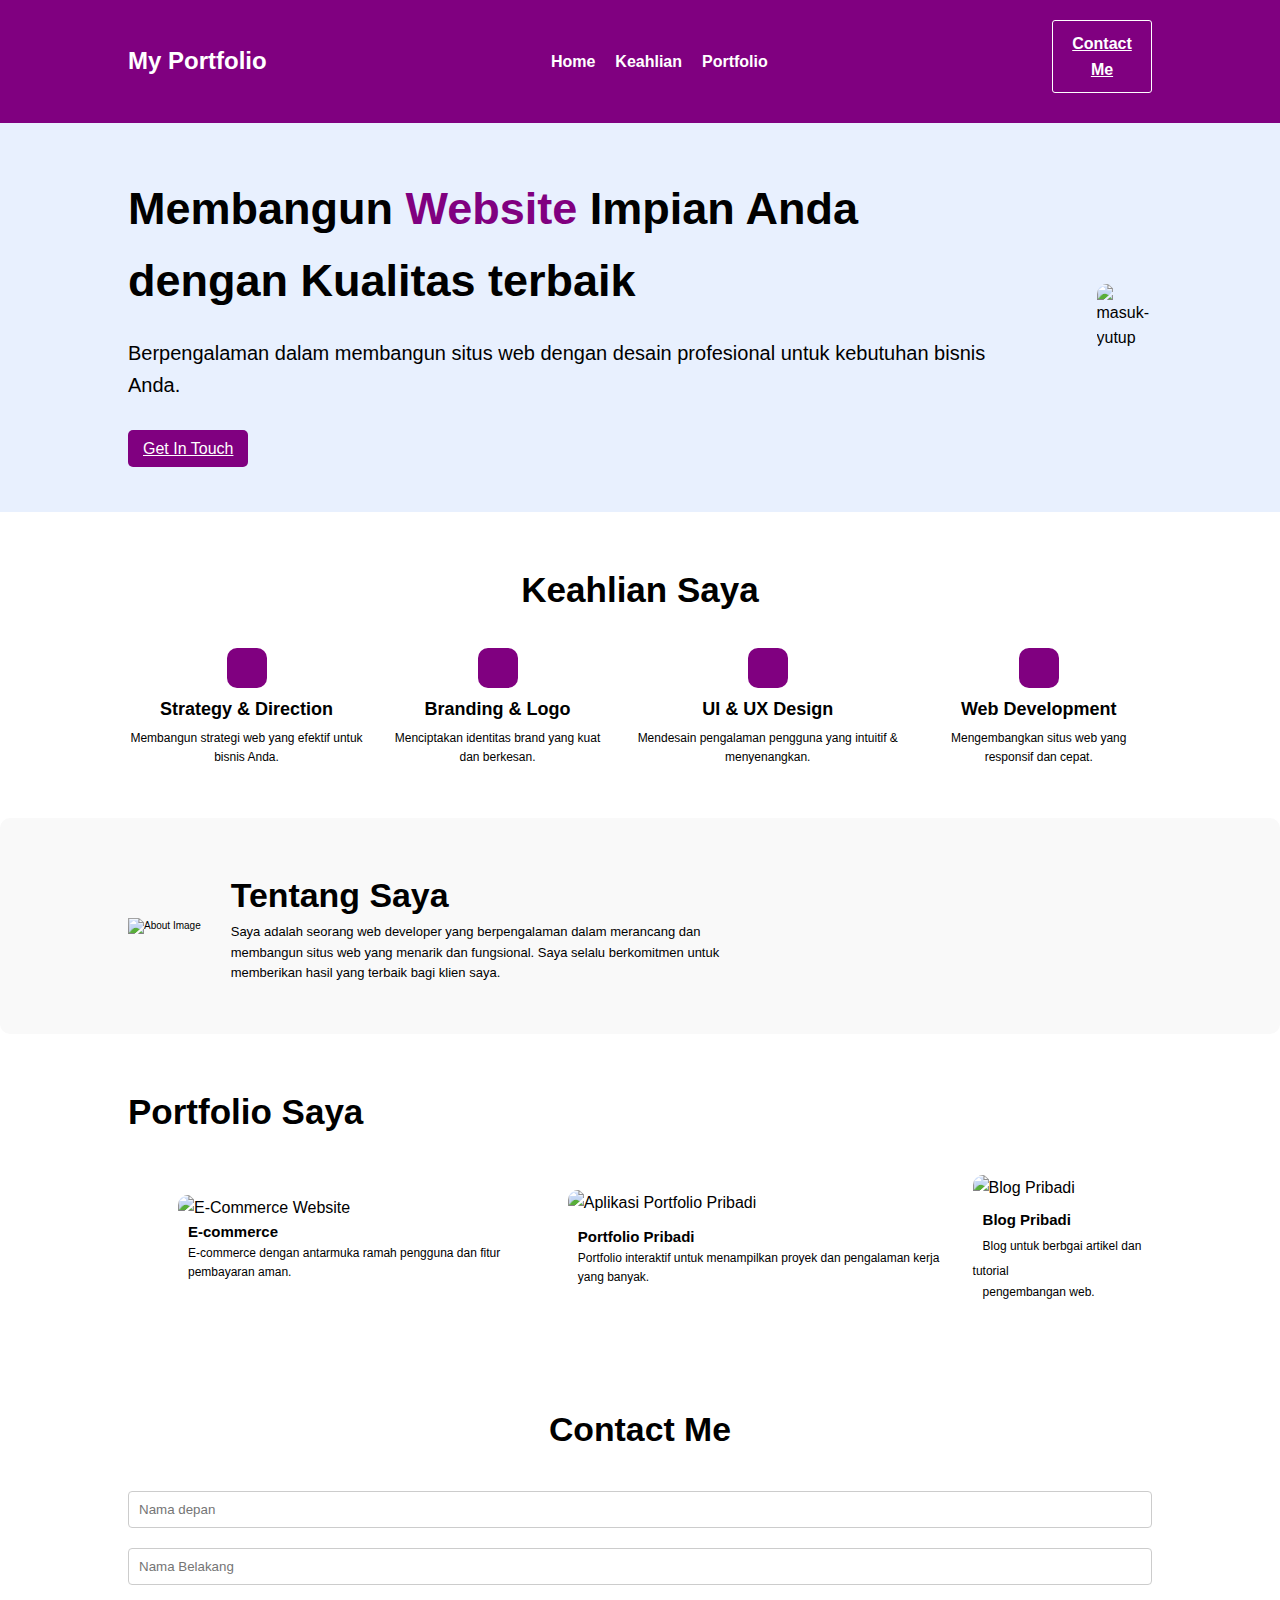
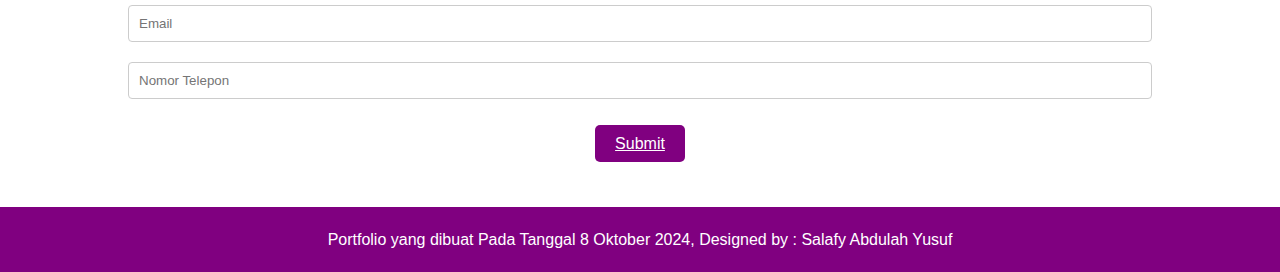
==== index.html @ fcfc7b34 "first website" ====
<!DOCTYPE html>
<html lang="en">
<head>
    <meta charset="UTF-8">
    <meta name="viewport" content="width=device-width, initial-scale=1.0">
    <title>My Portfolio</title>
    <link rel="stylesheet" href="slicingPortfolio(salafy).css">
</head>
<body>

    <header>
        <nav>
            <div class="logo">My Portfolio</div>
            <ul>
                <li><a href="#home">Home</a></li>
                <li><a href="#skill">Keahlian</a></li>
                <li><a href="#portfolio">Portfolio</a></li>
            </ul>
            <a class="contact-button" href="#contact">Contact Me</a>
        </nav>
    </header>

    <section class="hero">
        <div class="hero-text">
            <h1>Membangun <span>Website</span> Impian Anda dengan Kualitas terbaik</h1>
            <p>Berpengalaman dalam membangun situs web dengan desain profesional untuk kebutuhan bisnis Anda.</p>
            <a href="#contact" class="cta">Get In Touch</a>
        </div>
        <div class="hero-image">
            <img src="masuk youtube.png" alt="masuk-yutup">
        </div>
    </section>

    <section id="skill" class="skill-section">
        <p class="judul">Keahlian Saya</p>
        <div class="skill-container">
            <div class="skill-item">
                <img src="strategy.png" alt="">
                <h3 class="teks-isi">Strategy & Direction</h3>
                <p class="strategy">Membangun strategi web yang efektif untuk bisnis Anda.</p>
            </div>
            <div class="skill-item">
                <img src="brand.png" alt="">
                <h3 class="teks-isi2">Branding & Logo</h3>
                <p class="brand">Menciptakan identitas brand yang kuat dan berkesan.</p>
            </div>
            <div class="skill-item">
                <img src="ui.png" alt="">
                <h3 class="teks-isi3">UI & UX Design</h3>
                <p class="ui">Mendesain pengalaman pengguna yang intuitif & menyenangkan.</p>
            </div>
            <div class="skill-item">
                <img src="app-development.png" alt="">
                <h3 class="teks-isi4">Web Development</h3>
                <p class="app">Mengembangkan situs web yang responsif dan cepat.</p>
            </div>
        </div>
    </section>


    <section class="about-section">
        <div class="about-container">
            <img src="orang ganteng lagi baca dzikir  (fulan).png" alt="About Image">
            <div class="about-text">
                <h2 class="about-me">Tentang Saya</h2>
                <p>Saya adalah seorang web developer yang berpengalaman dalam merancang dan membangun situs web yang menarik dan fungsional. Saya selalu berkomitmen untuk memberikan hasil yang terbaik bagi klien saya.</p>
            </div>
        </div>
    </section>


    <section id="portfolio" class="portfolio-section">
        <h2 class="portfolio-judul">Portfolio Saya</h2>
        <div class="portfolio-container">
            <div class="portfolio-item">
                <img src="333.png" alt="E-Commerce Website">
                <h3 class="isi1">E-commerce</h3>
                <p class="p1">E-commerce dengan antarmuka ramah pengguna dan fitur pembayaran aman.</p>
            </div>
            <div class="portfolio-item">
                <img src="portfolio 3.png" alt="Aplikasi Portfolio Pribadi">
                <h3 class="isi2">Portfolio Pribadi</h3>
                <p class="p2">Portfolio interaktif untuk menampilkan proyek dan pengalaman kerja yang banyak.</p>
            </div>
            <div class="portfolio-item">
                <img src="bloggg.png" alt="Blog Pribadi">
                <h3 class="isi3">Blog Pribadi</h3>
                <h class="p3">Blog untuk berbgai artikel dan tutorial <p class="web">pengembangan web.</p></p>
            </div>
        </div>
    </section>

    
    <section id="contact" class="contact-section">
        <h2 class="judul-form">Contact Me</h2>
        <form>
            <div class="form-group">
                <input type="text" name="name" placeholder="Nama depan" required>
                <input type="text" name="name" placeholder="Nama Belakang" required>
                <input type="email" name="email" placeholder="Email" required>
                <input type="text" name="phone" placeholder="Nomor Telepon">
            </div>
            <a class="button-submit" href="#submit">Submit</a>
        </form>
    </section>

    <footer>
        <p>Portfolio yang dibuat Pada Tanggal 8 Oktober 2024, Designed by : Salafy Abdulah Yusuf
        </p>
    </footer>
</body>
</html>
---- slicingPortfolio(salafy).css ----
* {
    margin: 0;
    padding: 0;
    box-sizing: border-box;
    font-family: Arial, sans-serif;
}

body {
    line-height: 1.6;
}

header {
    background-color: purple;
    padding: 20px 0;
    text-align: center;
    position: sticky;
    top: 0;
}

nav {
    display: flex;
    justify-content: space-between;
    align-items: center;
    padding: 0 10%;
}

nav .logo {
    font-size: 1.5em;
    font-weight: bold;
    color: white;
}

nav ul {
    list-style: none;
    display: flex;
    gap: 20px;
}

nav ul li a {
    text-decoration: none;
    color: white;
    font-weight: bold; 
}

.hero {
    display: flex;
    justify-content: space-between;
    align-items: center;
    padding: 50px 10%;
    background-color: #e8f0fe;
}

.hero-text h1 span{
    color: purple;
}

.hero-text h1{
    margin-bottom: 20px;
    font-size: 45px;
}

.hero-text p {
    font-size: 20px;
    margin-bottom: 20px;    
    padding-bottom: 15px;
}

.hero-image img {
    width: 300px;
    height: auto;
    border-radius: 10px;
    margin-left: 75px;
}
.cta{
    background-color: purple;
    color: white;
    padding: 10px 15px;
    border-radius: 5px;
    margin-top: 15px;
}
.skill-section {
    padding: 50px 10%;
    text-align: center;
}
.skill-section .judul{
    font-size: 35px;
    font-weight: bold;
}
.skill-container {
    display: flex;
    justify-content: space-between;
    gap: 20px;
}

.skill-item img{
    background-color: purple;
    padding: 20px;
    border-radius: 10px;
    margin-top: 30px;
    width: 200px;
    height: auto;
}

.about-section {
    display: flex;
    justify-content: space-between;
    align-items: center;
    padding: 50px 10%;
    background-color: #f9f9f9;
    font-size: 10px;
    border-radius: 10px;
}

.about-container {
    display: flex;
    align-items: center;
    gap: 30px;
}

.about-text {
    max-width: 500px;
    font-size: 13px;
}
.about-me{
    font-size: 33.9px;
}
.portfolio-section {
    padding: 50px 10%;
    text-align: left;
    
}

.portfolio-container {
    display: flex;
    justify-content: space-between;
    gap: 20px;
    align-items: center;
    padding-left: 50px;
}

.portfolio-item img {
    width: 100%;
    border-radius: 10px;
    margin-top: 35px;
}

.contact-section {
    padding: 50px 10%;
    text-align: center;
}

.form-group{
    display: flex;
    flex-direction: column;
    gap: 20px;
    width: 100%;
    height: 115px;
    margin-bottom: 125px;

}

.form-group input, .form-group textarea {
    padding: 10px;
    width: 100%;
    border-radius: 4px;
    border: 1px solid #ccc;
    font-size: 200;

}

footer {
    text-align: center;
    padding: 20px;
    background-color: purple;
    color: #fff;
}
.contact-button{
    width: 100px;
    background-color: purple;
    color: white;
    padding: 10px;
    font-weight: bold;
    border: solid 1.5px white;
    margin-bottom: 10px;
    border-radius: 3px;
}
.skill-section .teks-isi{
    font-size: 18px;
}
.skill-section .teks-isi2{
    font-size: 18px;
}
.skill-section .teks-isi3{
    font-size: 18px;
}
.skill-section .teks-isi4{
    font-size: 18px;
}
.portfolio-judul{
    font-size: 35px;
    font-weight: bold;
}
.isi1{
    font-size: 15px;
    text-align: left;
    margin-left: 10px;
}
.isi2{
    font-size: 15px;
    text-align: left;
    margin-top: 10px;
    margin-left: 10px;
}
.isi3{
    font-size: 15px;
    text-align: left;
    margin-top: 7px;
    margin-left: 10px;
}

.button-submit{
    padding: 10px 20px; 
    background-color: purple; 
    color: white; 
    border-radius: 5px; 
    border: none;
    margin-top: 30px; 
}
.p1{
    text-align: center;
    font-size: 12px;
    font-weight: 100;
    text-align: left;
    margin-left: 10px;
}
.p2{
    text-align: left;
    font-size: 12px;
    font-weight: 100;
    margin-left: 10px;
}
.p3{
    align-items: center;
    font-size: 12px;
    font-weight: 100;
    margin-left: 10px;
}
.judul-form{
    margin-bottom: 35px;  
    font-size: 33.8px;  
}
.web{
    margin-left: 10px
}
.strategy{
    font-size: 12px;
    text-align: center;
    margin-top: 5px;
}
.brand{
    font-size: 12px;
    text-align: center;
    margin-top: 5px;
}
.ui{
    font-size: 12px;
    text-align: center;
    margin-top: 5px;
}
.app{
    font-size: 12px;
    text-align: center;
    margin-top: 5px;
}
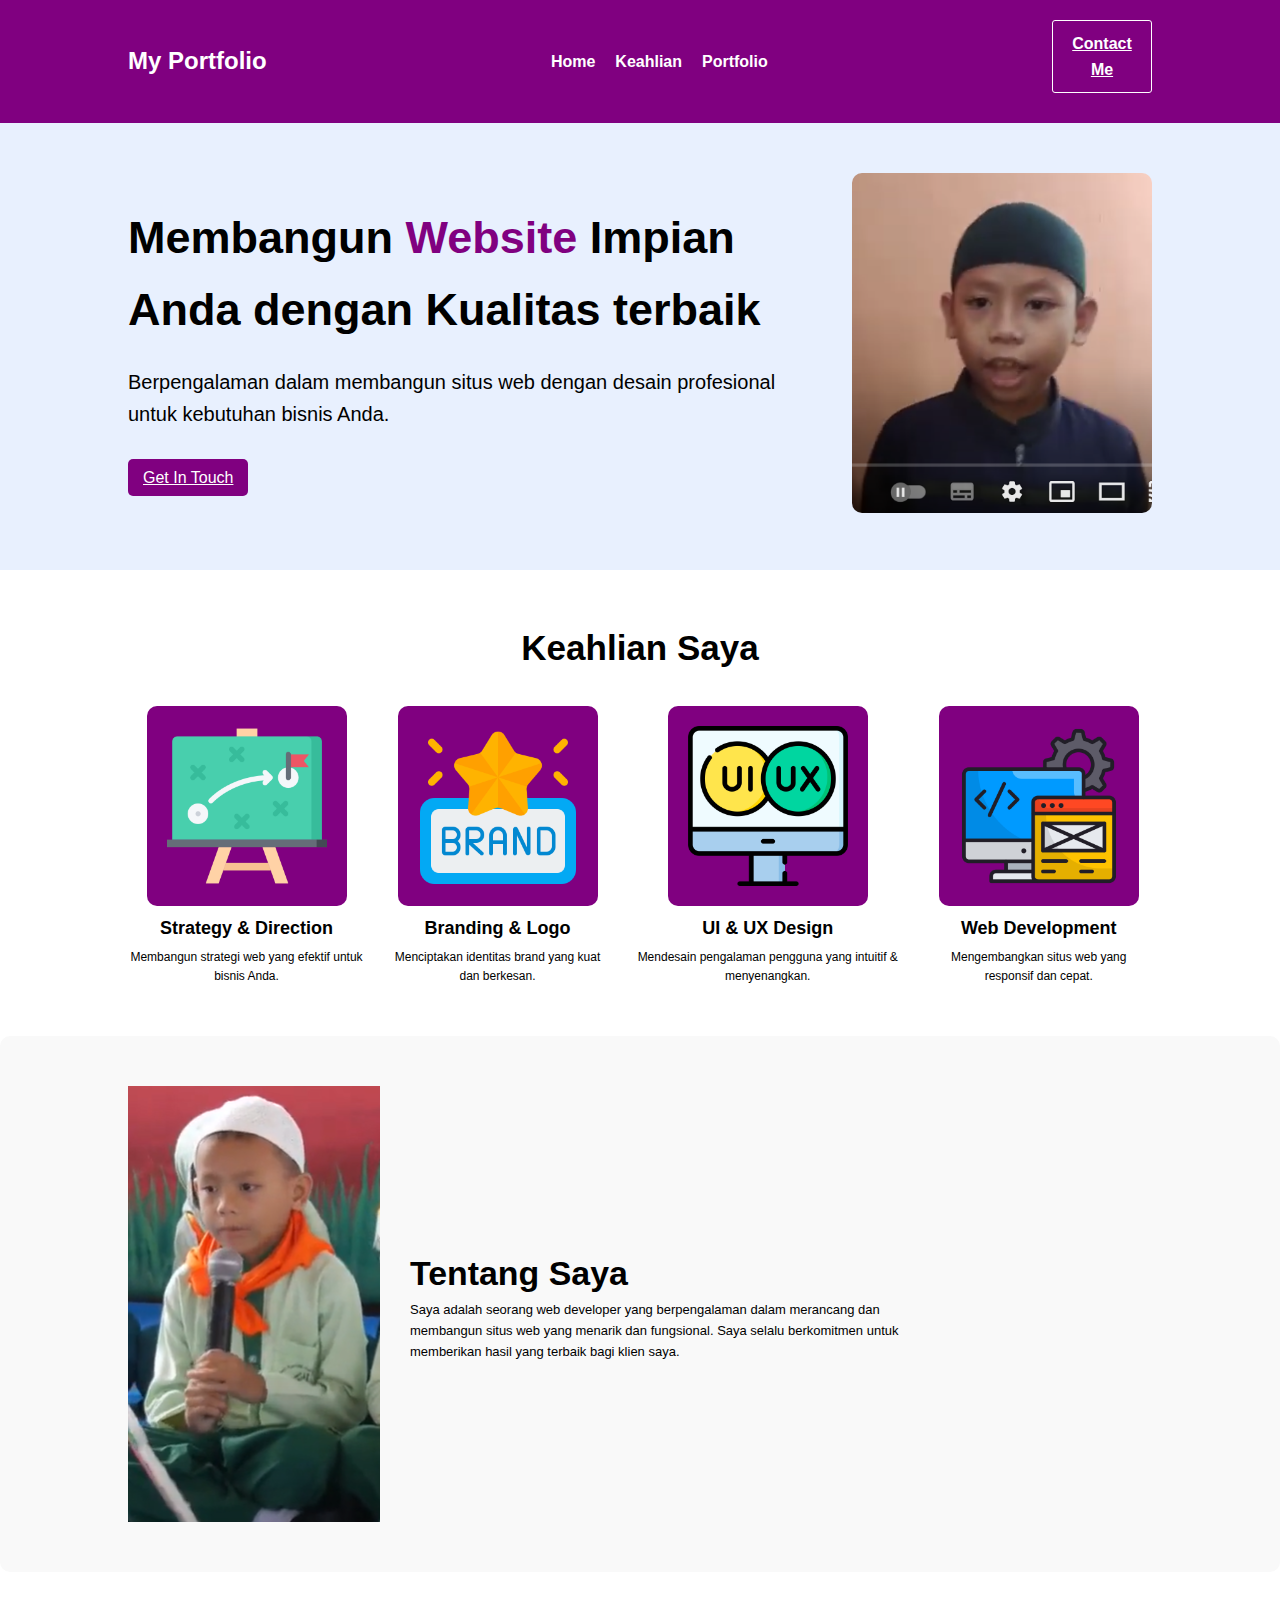
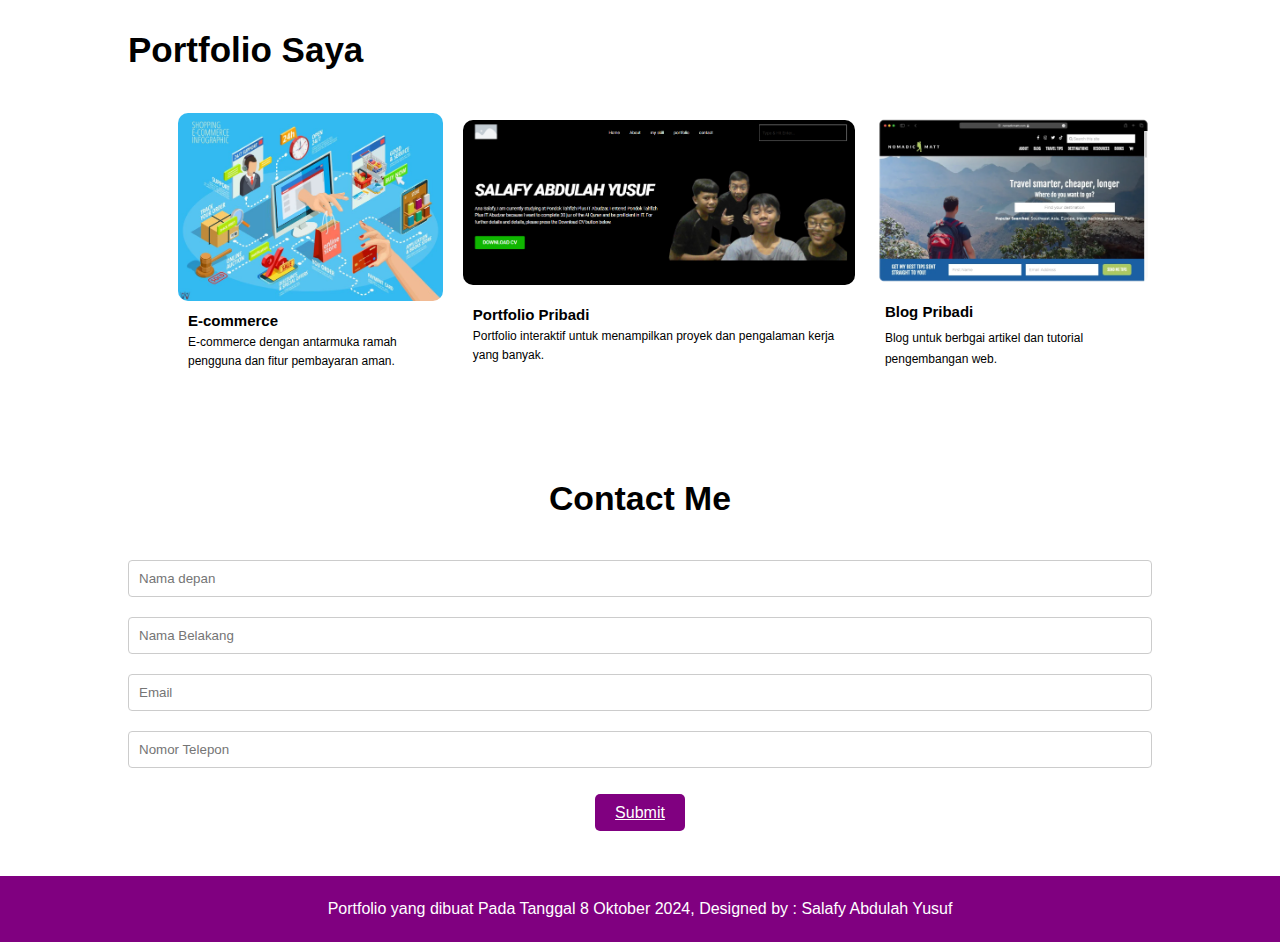
==== commit 26f0f225: "rename gambar" ====
--- a/index.html
+++ b/index.html
@@ -4,7 +4,7 @@
     <meta charset="UTF-8">
     <meta name="viewport" content="width=device-width, initial-scale=1.0">
     <title>My Portfolio</title>
-    <link rel="stylesheet" href="slicingPortfolio(salafy).css">
+    <link rel="stylesheet" href="CSS/style.css">
 </head>
 <body>
 
@@ -27,7 +27,7 @@
             <a href="#contact" class="cta">Get In Touch</a>
         </div>
         <div class="hero-image">
-            <img src="masuk youtube.png" alt="masuk-yutup">
+            <img src="/image/masuk youtube.png" alt="masuk-yutup">
         </div>
     </section>
 
@@ -35,22 +35,22 @@
         <p class="judul">Keahlian Saya</p>
         <div class="skill-container">
             <div class="skill-item">
-                <img src="strategy.png" alt="">
+                <img src="/image/strategy.png" alt="">
                 <h3 class="teks-isi">Strategy & Direction</h3>
                 <p class="strategy">Membangun strategi web yang efektif untuk bisnis Anda.</p>
             </div>
             <div class="skill-item">
-                <img src="brand.png" alt="">
+                <img src="/image/brand.png" alt="">
                 <h3 class="teks-isi2">Branding & Logo</h3>
                 <p class="brand">Menciptakan identitas brand yang kuat dan berkesan.</p>
             </div>
             <div class="skill-item">
-                <img src="ui.png" alt="">
+                <img src="/image/ui.png" alt="">
                 <h3 class="teks-isi3">UI & UX Design</h3>
                 <p class="ui">Mendesain pengalaman pengguna yang intuitif & menyenangkan.</p>
             </div>
             <div class="skill-item">
-                <img src="app-development.png" alt="">
+                <img src="/image/app-development.png" alt="">
                 <h3 class="teks-isi4">Web Development</h3>
                 <p class="app">Mengembangkan situs web yang responsif dan cepat.</p>
             </div>
@@ -60,7 +60,7 @@
 
     <section class="about-section">
         <div class="about-container">
-            <img src="orang ganteng lagi baca dzikir  (fulan).png" alt="About Image">
+            <img src="/image/orang ganteng lagi baca dzikir  (fulan).png" alt="About Image">
             <div class="about-text">
                 <h2 class="about-me">Tentang Saya</h2>
                 <p>Saya adalah seorang web developer yang berpengalaman dalam merancang dan membangun situs web yang menarik dan fungsional. Saya selalu berkomitmen untuk memberikan hasil yang terbaik bagi klien saya.</p>
@@ -73,17 +73,17 @@
         <h2 class="portfolio-judul">Portfolio Saya</h2>
         <div class="portfolio-container">
             <div class="portfolio-item">
-                <img src="333.png" alt="E-Commerce Website">
+                <img src="/image/333.png" alt="E-Commerce Website">
                 <h3 class="isi1">E-commerce</h3>
                 <p class="p1">E-commerce dengan antarmuka ramah pengguna dan fitur pembayaran aman.</p>
             </div>
             <div class="portfolio-item">
-                <img src="portfolio 3.png" alt="Aplikasi Portfolio Pribadi">
+                <img src="/image/portfolio 3.png" alt="Aplikasi Portfolio Pribadi">
                 <h3 class="isi2">Portfolio Pribadi</h3>
                 <p class="p2">Portfolio interaktif untuk menampilkan proyek dan pengalaman kerja yang banyak.</p>
             </div>
             <div class="portfolio-item">
-                <img src="bloggg.png" alt="Blog Pribadi">
+                <img src="/image/bloggg.png" alt="Blog Pribadi">
                 <h3 class="isi3">Blog Pribadi</h3>
                 <h class="p3">Blog untuk berbgai artikel dan tutorial <p class="web">pengembangan web.</p></p>
             </div>
--- a/CSS/style.css
+++ b/CSS/style.css
@@ -0,0 +1,275 @@
+* {
+    margin: 0;
+    padding: 0;
+    box-sizing: border-box;
+    font-family: Arial, sans-serif;
+}
+
+body {
+    line-height: 1.6;
+}
+
+header {
+    background-color: purple;
+    padding: 20px 0;
+    text-align: center;
+    position: sticky;
+    top: 0;
+}
+
+nav {
+    display: flex;
+    justify-content: space-between;
+    align-items: center;
+    padding: 0 10%;
+}
+
+nav .logo {
+    font-size: 1.5em;
+    font-weight: bold;
+    color: white;
+}
+
+nav ul {
+    list-style: none;
+    display: flex;
+    gap: 20px;
+}
+
+nav ul li a {
+    text-decoration: none;
+    color: white;
+    font-weight: bold; 
+}
+
+.hero {
+    display: flex;
+    justify-content: space-between;
+    align-items: center;
+    padding: 50px 10%;
+    background-color: #e8f0fe;
+}
+
+.hero-text h1 span{
+    color: purple;
+}
+
+.hero-text h1{
+    margin-bottom: 20px;
+    font-size: 45px;
+}
+
+.hero-text p {
+    font-size: 20px;
+    margin-bottom: 20px;    
+    padding-bottom: 15px;
+}
+
+.hero-image img {
+    width: 300px;
+    height: auto;
+    border-radius: 10px;
+    margin-left: 75px;
+}
+.cta{
+    background-color: purple;
+    color: white;
+    padding: 10px 15px;
+    border-radius: 5px;
+    margin-top: 15px;
+}
+.skill-section {
+    padding: 50px 10%;
+    text-align: center;
+}
+.skill-section .judul{
+    font-size: 35px;
+    font-weight: bold;
+}
+.skill-container {
+    display: flex;
+    justify-content: space-between;
+    gap: 20px;
+}
+
+.skill-item img{
+    background-color: purple;
+    padding: 20px;
+    border-radius: 10px;
+    margin-top: 30px;
+    width: 200px;
+    height: auto;
+}
+
+.about-section {
+    display: flex;
+    justify-content: space-between;
+    align-items: center;
+    padding: 50px 10%;
+    background-color: #f9f9f9;
+    font-size: 10px;
+    border-radius: 10px;
+}
+
+.about-container {
+    display: flex;
+    align-items: center;
+    gap: 30px;
+}
+
+.about-text {
+    max-width: 500px;
+    font-size: 13px;
+}
+.about-me{
+    font-size: 33.9px;
+}
+.portfolio-section {
+    padding: 50px 10%;
+    text-align: left;
+    
+}
+
+.portfolio-container {
+    display: flex;
+    justify-content: space-between;
+    gap: 20px;
+    align-items: center;
+    padding-left: 50px;
+}
+
+.portfolio-item img {
+    width: 100%;
+    border-radius: 10px;
+    margin-top: 35px;
+}
+
+.contact-section {
+    padding: 50px 10%;
+    text-align: center;
+}
+
+.form-group{
+    display: flex;
+    flex-direction: column;
+    gap: 20px;
+    width: 100%;
+    height: 115px;
+    margin-bottom: 125px;
+
+}
+
+.form-group input, .form-group textarea {
+    padding: 10px;
+    width: 100%;
+    border-radius: 4px;
+    border: 1px solid #ccc;
+    font-size: 200;
+
+}
+
+footer {
+    text-align: center;
+    padding: 20px;
+    background-color: purple;
+    color: #fff;
+}
+.contact-button{
+    width: 100px;
+    background-color: purple;
+    color: white;
+    padding: 10px;
+    font-weight: bold;
+    border: solid 1.5px white;
+    margin-bottom: 10px;
+    border-radius: 3px;
+}
+.skill-section .teks-isi{
+    font-size: 18px;
+}
+.skill-section .teks-isi2{
+    font-size: 18px;
+}
+.skill-section .teks-isi3{
+    font-size: 18px;
+}
+.skill-section .teks-isi4{
+    font-size: 18px;
+}
+.portfolio-judul{
+    font-size: 35px;
+    font-weight: bold;
+}
+.isi1{
+    font-size: 15px;
+    text-align: left;
+    margin-left: 10px;
+}
+.isi2{
+    font-size: 15px;
+    text-align: left;
+    margin-top: 10px;
+    margin-left: 10px;
+}
+.isi3{
+    font-size: 15px;
+    text-align: left;
+    margin-top: 7px;
+    margin-left: 10px;
+}
+
+.button-submit{
+    padding: 10px 20px; 
+    background-color: purple; 
+    color: white; 
+    border-radius: 5px; 
+    border: none;
+    margin-top: 30px; 
+}
+.p1{
+    text-align: center;
+    font-size: 12px;
+    font-weight: 100;
+    text-align: left;
+    margin-left: 10px;
+}
+.p2{
+    text-align: left;
+    font-size: 12px;
+    font-weight: 100;
+    margin-left: 10px;
+}
+.p3{
+    align-items: center;
+    font-size: 12px;
+    font-weight: 100;
+    margin-left: 10px;
+}
+.judul-form{
+    margin-bottom: 35px;  
+    font-size: 33.8px;  
+}
+.web{
+    margin-left: 10px
+}
+.strategy{
+    font-size: 12px;
+    text-align: center;
+    margin-top: 5px;
+}
+.brand{
+    font-size: 12px;
+    text-align: center;
+    margin-top: 5px;
+}
+.ui{
+    font-size: 12px;
+    text-align: center;
+    margin-top: 5px;
+}
+.app{
+    font-size: 12px;
+    text-align: center;
+    margin-top: 5px;
+}
+
